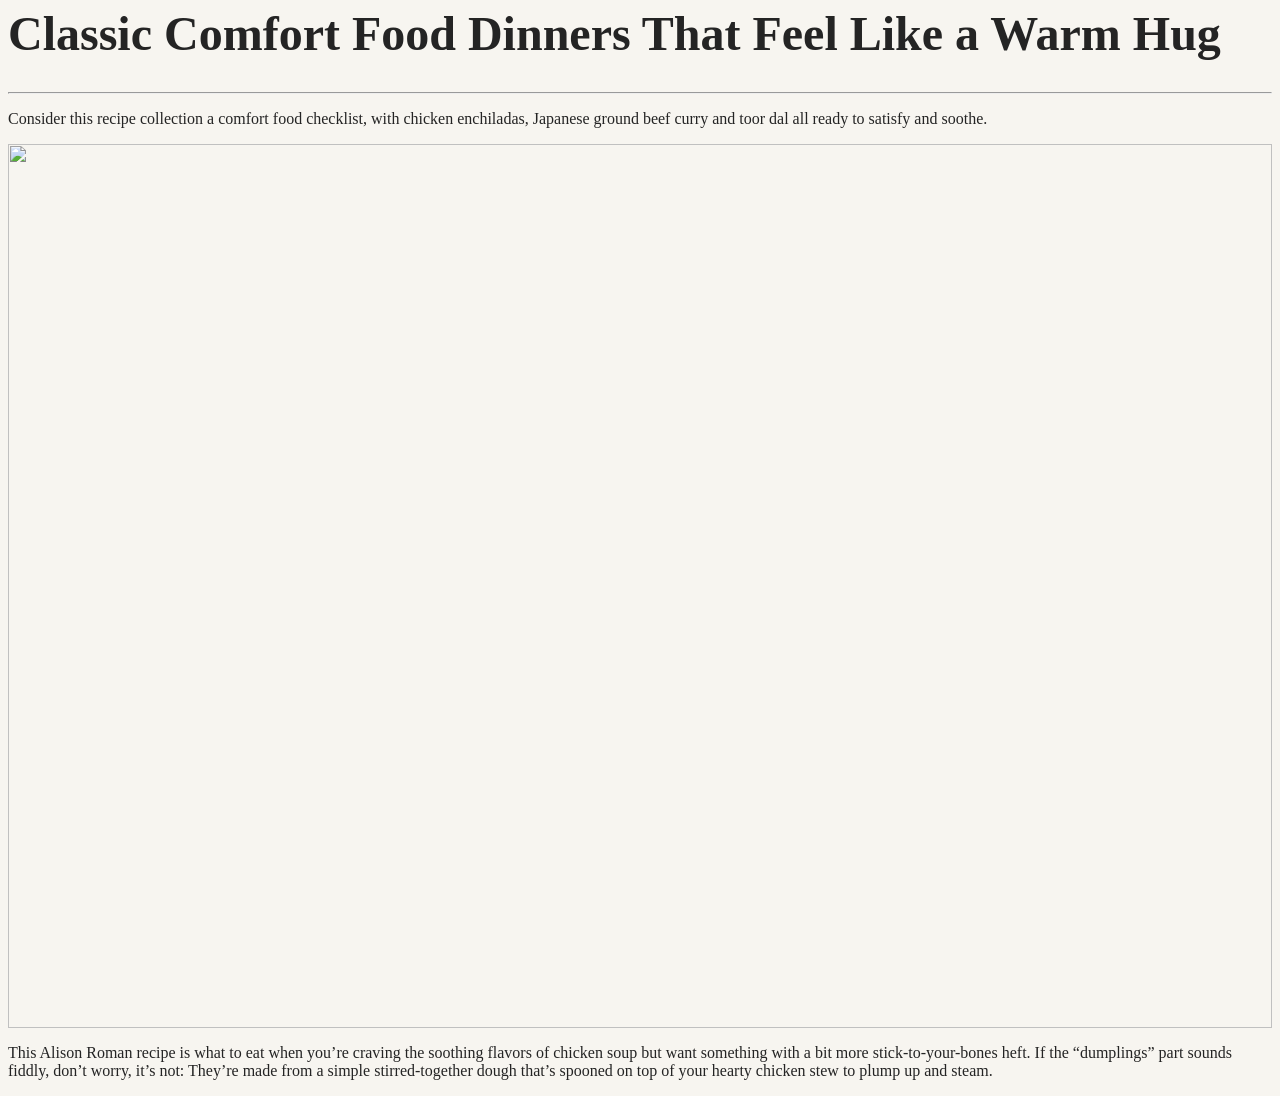
==== index.html @ 00a20d41 "Rename sample_page.html to index.html" ====
<html>
    <head>
        <title>Linda Gan's Sample Page</title>

        <link rel="stylesheet" href="sample_page_style.css">
    </head>

    <body>
        <h1>Classic Comfort Food Dinners That Feel Like a Warm Hug</h1>
<hr>
        <p>Consider this recipe collection a comfort food checklist, with chicken enchiladas, Japanese ground beef curry and toor dal all ready to satisfy and soothe. </p>

        <div id="pic1">
            <img src="graphics/sample.png">
        </div>

        <p>This Alison Roman recipe is what to eat when you’re craving the soothing flavors of chicken soup but want something with a bit more stick-to-your-bones heft. If the “dumplings” part sounds fiddly, don’t worry, it’s not: They’re made from a simple stirred-together dough that’s spooned on top of your hearty chicken stew to plump up and steam.</p>
    </body>

</html>
---- sample_page_style.css ----
body {
    background: #f7f5f0;
    color: #242424;
    font-family: Georgia, serif;
}

h1 {
    font-size: 3rem;
    line-height: 1.08;
}

img {
    width: 100%;
}
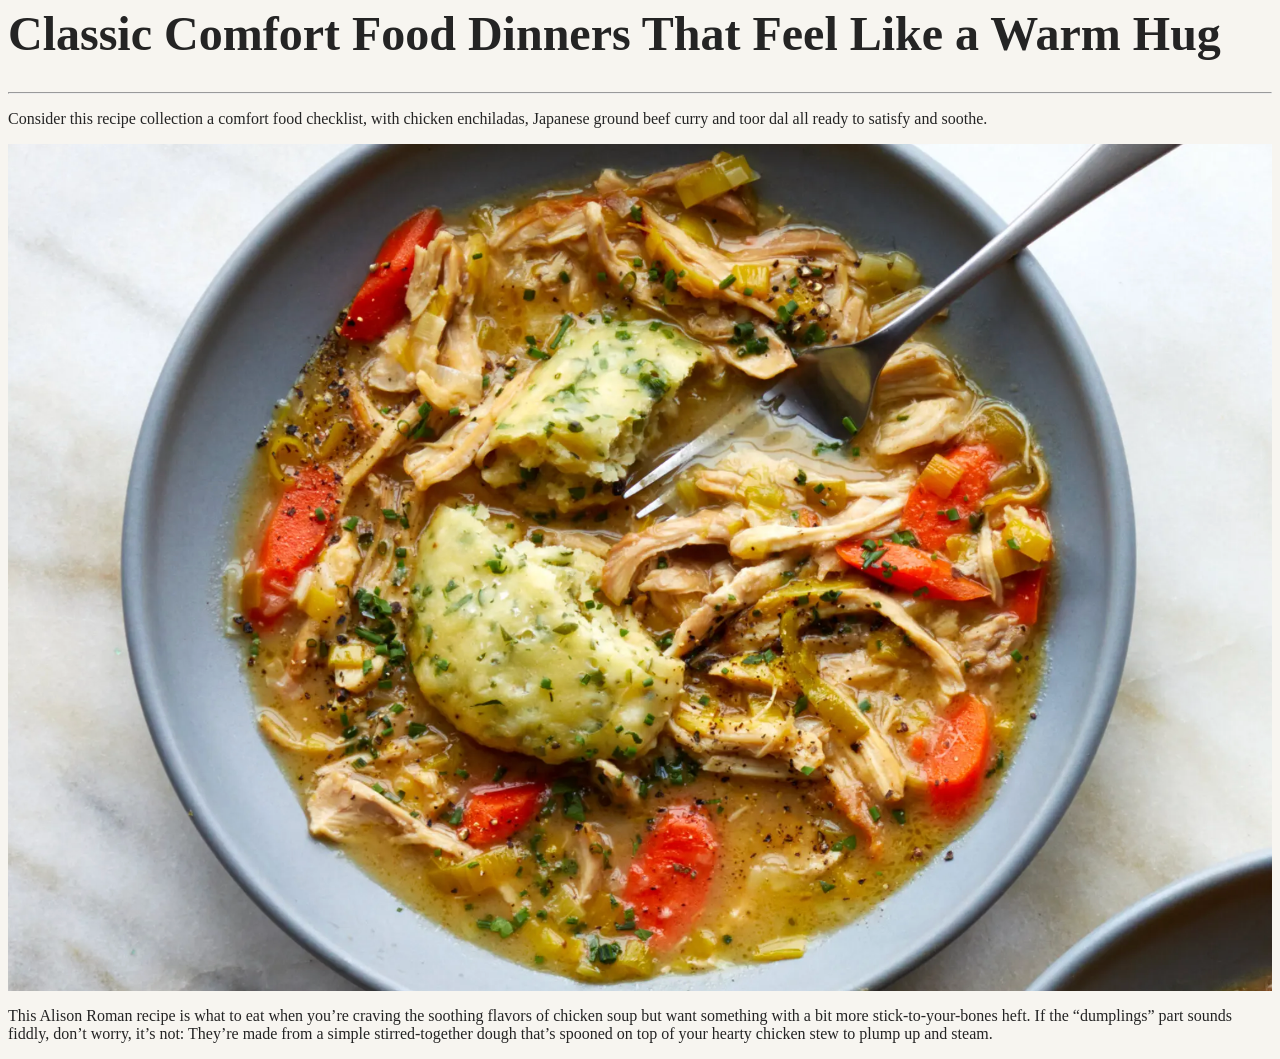
==== commit c3e46fdb: "Update image source in index.html" ====
--- a/index.html
+++ b/index.html
@@ -12,7 +12,7 @@
         <p>Consider this recipe collection a comfort food checklist, with chicken enchiladas, Japanese ground beef curry and toor dal all ready to satisfy and soothe. </p>
 
         <div id="pic1">
-            <img src="graphics/sample.png">
+             <img src="sample.png">
         </div>
 
         <p>This Alison Roman recipe is what to eat when you’re craving the soothing flavors of chicken soup but want something with a bit more stick-to-your-bones heft. If the “dumplings” part sounds fiddly, don’t worry, it’s not: They’re made from a simple stirred-together dough that’s spooned on top of your hearty chicken stew to plump up and steam.</p>
